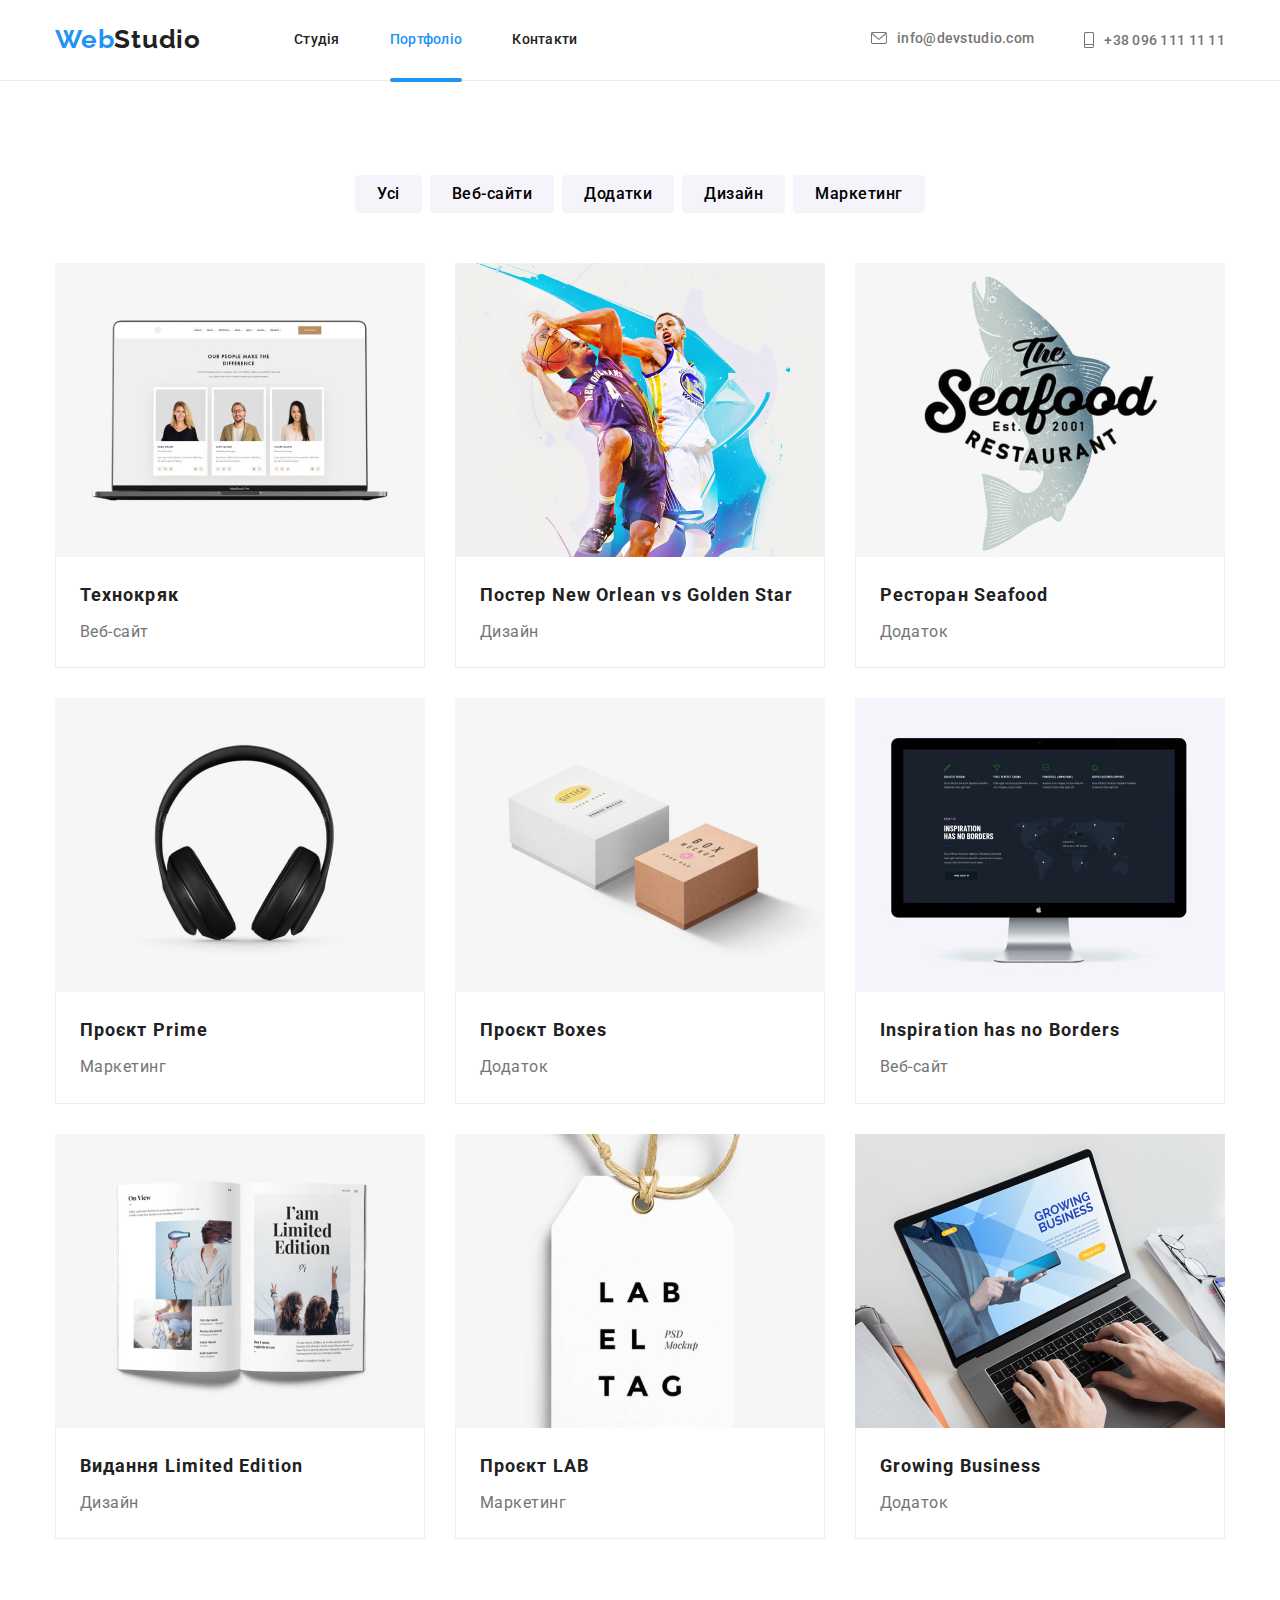
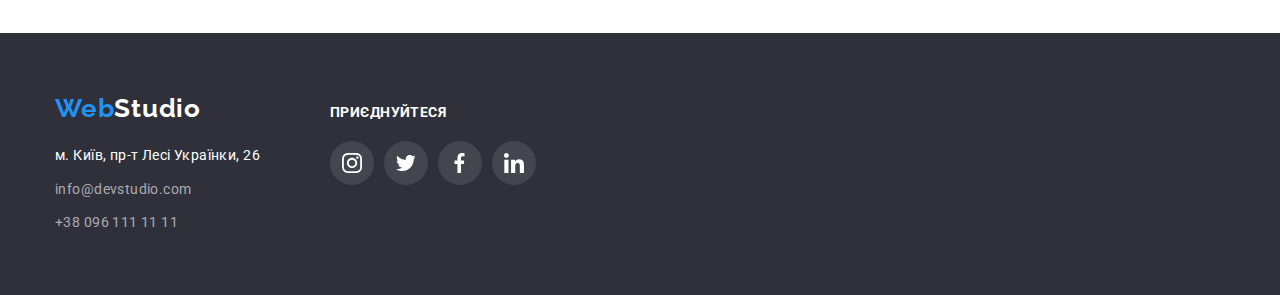
==== portfolio.html @ 61c31329 "Initial commit" ====
<!DOCTYPE html>
<html lang="en">
  <head>
    <meta charset="UTF-8" />
    <meta http-equiv="X-UA-Compatible" content="IE=edge" />
    <meta name="viewport" content="width=device-width, initial-scale=1.0" />
    <title>Portfolio</title>
    <link
      href="https://fonts.googleapis.com/css2?family=Raleway:wght@700&family=Roboto:wght@400;500;700;900&display=swap"
      rel="stylesheet"
    />
    <link
      rel="stylesheet"
      href="https://cdn.jsdelivr.net/npm/modern-normalize@1.1.0/modern-normalize.min.css"
    />
    <link rel="stylesheet" href="./css/styles.css" />
  </head>
  <body>
    <header class="header">
      <div class="header-container container">
        <nav class="nav-header">
          <a href="logo" class="logo"
            >Web<span class="logo-dark">Studio</span></a
          >
          <ul class="nav-list list">
            <li class="header-item">
              <a href="index.html" class="nav-link link">Студія</a>
            </li>
            <li class="header-item">
              <a href="./portfolio.html" class="nav-link current link"
                >Портфоліо</a
              >
            </li>
            <li class="header-item">
              <a href="#" class="nav-link link">Контакти</a>
            </li>
          </ul>
        </nav>
        <ul class="address-list list">
          <li class="address-item">
            <a href="mailto:info@devstudio.com" class="address-link link"
              ><svg class="address-icon" width="16" height="12"><use href="./images/icon.svg#icon-mail"></use></svg>info@devstudio.com</a
            >
          </li>
          <li class="address-item">
            <a href="tel:+380961111111" class="address-link link"
              ><svg class="address-icon" width="10" height="16"><use href="./images/icon.svg#icon-phone"></use></svg>+38 096 111 11 11</a
            >
          </li>
        </ul>
      </div>
    </header>
    <main>
      <section class="portfolio-button section">
        <div class="filter-container container">
          <h1 hidden>Фільтр сторінки Портфоліо</h1>
          <ul class="filters-list list">
            <li class="filters-item"><button type="button" class="filters-button">Усі</button></li>
            <li class="filters-item">
              <button type="button" class="filters-button">Веб-сайти</button>
            </li>
            <li class="filters-item">
              <button type="button" class="filters-button">Додатки</button>
            </li>
            <li class="filters-item">
              <button type="button" class="filters-button">Дизайн</button>
            </li>
            <li class="filters-item">
              <button type="button" class="filters-button">Маркетинг</button>
            </li>
          </ul>
          <h2 hidden>Проєкти</h2>
          <ul class="project-list list">
            <li class="project-item">
              <div class="portfolio-thumb">
              <img
                src="./images/technocrat.jpg"
                alt="зображений ноутбук з трьома картками працівників"
                width="370"
              />
              <div class="portfolio-overlay">
                <p class="overlay-text">Ресурс пропонує комплексні пропозиції з різним рівнем функціоналу та сервісів. Все це дозволить відвідувачу отримати вичерпні відомості про компанію чи приватну особу.</p>
              </div>
            </div>
              <div class="project-wrapper">
              <h3 class="project-title">Технокряк</h3>
              <p class="project-text">Веб-сайт</p>  
            </div>
            </li>
            <li class="project-item">
              <div class="portfolio-thumb">
              <img
                src="./images/poster.jpg"
                alt="зображений постер з гравцями баскетболу"
                width="370"
              />
              <div class="portfolio-overlay">
                <p class="overlay-text">Ресурс пропонує комплексні пропозиції з різним рівнем функціоналу та сервісів. Все це дозволить відвідувачу отримати вичерпні відомості про компанію чи приватну особу.</p>
              </div>
            </div>
              <div class="project-wrapper">
              <h3 lang="en" class="project-title">
                Постер New Orlean vs Golden Star
              </h3>
              <p class="project-text">Дизайн</p> 
            </div>
            </li>
            <li class="project-item">
              <div class="portfolio-thumb">
              <img
                src="./images/seafood.jpg"
                alt="логотип ресторану з морепродуктами"
                width="370"
              />
              <div class="portfolio-overlay">
                <p class="overlay-text">Ресурс пропонує комплексні пропозиції з різним рівнем функціоналу та сервісів. Все це дозволить відвідувачу отримати вичерпні відомості про компанію чи приватну особу.</p>
              </div>
            </div>
              <div class="project-wrapper">
              <h3 class="project-title">Ресторан Seafood</h3>
              <p class="project-text">Додаток</p>
            </div>
            </li>
            <li class="project-item">
              <div class="portfolio-thumb">
              <img
                src="./images/prime.jpg"
                alt="зображені навушники чорного кольору"
                width="370"
              />
              <div class="portfolio-overlay">
                <p class="overlay-text">Ресурс пропонує комплексні пропозиції з різним рівнем функціоналу та сервісів. Все це дозволить відвідувачу отримати вичерпні відомості про компанію чи приватну особу.</p>
              </div>
            </div>
              <div class="project-wrapper">
              <h3 class="project-title">Проєкт Prime</h3>
              <p class="project-text">Маркетинг</p>
            </div>
            </li>
            <li class="project-item">
              <div class="portfolio-thumb">
              <img
                src="./images/boxes-project.jpg"
                alt="зображено дві коробки бежевого та білого кольорів"
                width="370"
              />
              <div class="portfolio-overlay">
                <p class="overlay-text">Ресурс пропонує комплексні пропозиції з різним рівнем функціоналу та сервісів. Все це дозволить відвідувачу отримати вичерпні відомості про компанію чи приватну особу.</p>
              </div>
            </div>
              <div class="project-wrapper">
              <h3 class="project-title">Проєкт Boxes</h3>
              <p class="project-text">Додаток</p>
            </div>
            </li>
            <li class="project-item">
              <div class="portfolio-thumb">
              <img
                src="./images/inspiration-borders.jpg"
                alt="зображений монітор компютера"
                width="370"
              />
              <div class="portfolio-overlay">
                <p class="overlay-text">Ресурс пропонує комплексні пропозиції з різним рівнем функціоналу та сервісів. Все це дозволить відвідувачу отримати вичерпні відомості про компанію чи приватну особу.</p>
              </div>
            </div>
              <div class="project-wrapper">
              <h3 lang="en" class="project-title">
                Inspiration has no Borders
              </h3>
              <p class="project-text">Веб-сайт</p>
            </div>
            </li>
            <li class="project-item">
              <div class="portfolio-thumb">
              <img
                src="./images/limited-edition.jpg"
                alt="зображений журнал з фотографіями дівчат"
                width="370"
              />
              <div class="portfolio-overlay">
                <p class="overlay-text">Ресурс пропонує комплексні пропозиції з різним рівнем функціоналу та сервісів. Все це дозволить відвідувачу отримати вичерпні відомості про компанію чи приватну особу.</p>
              </div>
            </div>
              <div class="project-wrapper">
              <h3 class="project-title">Видання Limited Edition</h3>
              <p class="project-text">Дизайн</p>
            </div>
            </li>
            <li class="project-item">
              <div class="portfolio-thumb">
              <img
                src="./images/lab.jpg"
                alt="зображено етикетку з написом LAB"
                width="370"
              />
              <div class="portfolio-overlay">
                <p class="overlay-text">Ресурс пропонує комплексні пропозиції з різним рівнем функціоналу та сервісів. Все це дозволить відвідувачу отримати вичерпні відомості про компанію чи приватну особу.</p>
              </div>
            </div>
              <div class="project-wrapper">
              <h3 class="project-title">Проєкт LAB</h3>
              <p class="project-text">Маркетинг</p>
            </div>
            </li>
            <li class="project-item">
              <div class="portfolio-thumb">
              <img
                src="./images/growing-business.jpg"
                alt="зображено руки чоловіка який друкує на ноутбуці"
                width="370"
              />
              <div class="portfolio-overlay">
                <p class="overlay-text">Ресурс пропонує комплексні пропозиції з різним рівнем функціоналу та сервісів. Все це дозволить відвідувачу отримати вичерпні відомості про компанію чи приватну особу.</p>
              </div>
            </div>
              <div class="project-wrapper">
              <h3 lang="en" class="project-title">Growing Business</h3>
              <p class="project-text">Додаток</p>
            </div>
            </li>
          </ul>
        </div>
      </section>
    </main>
    <footer class="footer">
      <div class="container  footer-container">
      <div class="address-wrapper">
      <a href="logo" class="logo link">Web<span class="logo-light">Studio</span></a>
      <address class="address">
        <ul class="address-list-footer list">
          <li class="address-list-item"><p class="address-text">м. Київ, пр-т Лесі Українки, 26</p></li>
          <li class="address-list-item">
            <a href="mailto:info@devstudio.com" class="contacts-link link">info@devstudio.com</a>
          </li>
          <li class="address-list-item"><a href="tel:+380961111111" class="contacts-link link">+38 096 111 11 11</a></li>
        </ul>
      </address>
      </div>
        <div class="footer-link">
        <h2 class="footer-title">Приєднуйтеся</h2>
        <ul class="footer-icon-list list">
          <li><a href="#instagram" class="footer-socials"><svg class="footer-icon" width="20" height="20"><use href="./images/icon.svg#icon-instagram"></use></svg></a></li>
          <li><a href="#twetter" class="footer-socials"><svg class="footer-icon" width="20" height="20"><use href="./images/icon.svg#icon-twetter"></use></svg></a></li>
          <li><a href="#facebook" class="footer-socials"><svg class="footer-icon" width="20" height="20"><use href="./images/icon.svg#icon-facebook"></use></svg></a></li>
          <li><a href="#linkedin" class="footer-socials"><svg class="footer-icon" width="20" height="20"><use href="./images/icon.svg#icon-linkedin"></use></svg></a></li>
        </ul>
      </div>
    </div>
    </footer>
  </body>
</html>
---- css/styles.css ----
:root {
    --color-background: #fff;
    --color-primary: #2193f6;
    --color-section: #f5f4fa;
    --color-text: #212121;
    --color-button: #2196F3;
}
body {
    font-family: 'Roboto',sans-serif;
    color:var(--color-text);
}
/* reset start*/
h1,h2,h3,h4,h5,h6,p {
    margin: 0;
}
.link {
    text-decoration: none;
}
.list {
    list-style: none;
    margin: 0;
    padding: 0;
}
/* reset and*/
.section {
    padding: 94px 0;
}
.container {
    width: 1200px;
    padding: 0 15px;
    margin: 0 auto;
}
.logo {
    color:var(--color-primary);
    font-family: 'Raleway', sans-serif;
    font-weight: 700;
    font-size: 26px;
    line-height: 1.20;
    letter-spacing: 0.03em;
    text-decoration: none;
}
.logo-light {
    color: var(--color-background);
}
.logo-dark {
    color: var(--color-text);
}
.header-container {
    display: flex;
}
.header {
    border-bottom: 1px solid #ececec;
}
.nav-header {
    display: flex;
    align-items: center;
}
.nav-list {
    display: flex;
    margin-left: 93px;
}
.nav-link {
    display: block;
    color:var(--color-text);
    font-weight: 500;
    font-size: 14px;
    line-height: 1.14;
    letter-spacing: 0.02em; 
    padding-top: 32px;
    padding-bottom: 32px;
    position: relative;
    transition: color 250ms cubic-bezier(0.4, 0, 0.2, 1);
}
.header-item:not(:last-child) {
    margin-right: 50px;
    align-items: center;
}
.nav-link.current {
    color: var(--color-primary);
}
.nav-link:hover,
.nav-link:focus {
    color:var(--color-primary);
}
.current::after {  
    display: inline-block;
    content: '';
    width: 100%;
    height: 4px;
    position: absolute;
    left: 0;
    bottom: -2px;
    background-color: var(--color-primary);
    border-radius: 2px;
}
.address-list {
    display: flex;
    margin-left: auto;
}
.address-item:not(:last-child) {
    margin-right: 50px;
    align-items: center;
}
.address-link {
    display: flex;
    color: #757575;
    align-items: center;
    font-weight: 500;
    font-size: 14px;
    line-height: 0.9;
    letter-spacing: 0.02em;
    padding: 32px 0;
    transition: color 250ms cubic-bezier(0.4, 0, 0.2, 1);
}
.address-link:hover,
.address-link:focus {
    color:var(--color-primary); 
}
.address-icon {
    fill: currentColor;
    margin-right: 10px;
}
.features-wrapper {
    display: flex;
    width: 270px;
    height: 120px;
    margin-bottom: 30px;
    margin-right: 30px;
    background-color: var(--color-section); 
    border-radius: 4px;
    align-items: center;
    justify-content: center;
}
.baner-header {
    margin: 0 auto;
    background-color: #2f303a;
    color: var(--color-background);
    padding: 200px 0;
    background-image: linear-gradient(to right, rgba(47, 48, 58, 0.4), rgba(47, 48, 58, 0.4)),
    url(../images/background.jpg);
    background-size: 1600px;
    max-width: 1600px;
    background-repeat: no-repeat;
    background-position: center;
}

.baner-text {
    color:var(--color-background);
    font-weight: 900;
    font-size: 44px;
    line-height: 1.36;
    text-align: center;
    letter-spacing: 0.06em;
    text-transform: uppercase;
    width: 696px;
    margin: 0 auto;
    margin-bottom: 30px;
}   
.baner-button {
    display: block;
    margin: 0 auto;
    width: 216px;
    min-height: 50px;
    color: #fff;
    background-color: var(--color-button);
    font-family: inherit;
    border-radius: 4px;
    border: none;
    font-weight: 700;
    font-size: 16px;
    line-height: 1.88;
    letter-spacing: 0.06em;
    cursor: pointer;
}
.fetures-container {
    display: flex;
}
.features-list {
    display: flex;
}
.features-item {
    width: 270px;
    margin-right: 30px;
}
.features-item:last-child {
    margin-right: 0;
}
.features-title {
    font-weight: 700;
    font-size: 14px;
    line-height: 1.15;
    letter-spacing: 0.03em;
    text-transform: uppercase;
    margin-bottom: 10px;
}
.features-text {
    font-weight: 400;
    font-size: 14px;
    color: #757575;
    line-height: 1.71;
    letter-spacing: 0.03em;
}
.examples {
    padding-top: 0;
}
.examples-container {
    display: flexbox;
}
.examples-title {
    text-align: center;
    font-size: 36px;
    line-height: 1.17;
    letter-spacing: 0.03em;
    margin-bottom: 50px;
}
.examples-item {
    width: 370px;
    margin-right: 30px;
    margin-left: 0;
}
.examples-item:last-child {
    margin-right: 0;
}
.examples-list {
    display: flex;
}
.activity {
    display: flex;
    position: relative;
    justify-content: center;
}
.activity::before {
    content: "";
    position: absolute;
    bottom: 0;
    width: 100%;
    height: 70px;
    background-color: rgba(47, 48, 58, 0.8);
}
.activity-text {
    position: absolute;
    bottom: 0;
    margin: 0;
    padding: 27px 0;
    font-weight: 700;
    font-size: 14px;
    line-height: 1.143;
    text-transform: uppercase;
    color: #FFFFFF;
}
.container-team {
    display: flex;
}
.team {
    background-color:var(--color-section);
}
.team-title {
    display: flex;
    justify-content: center;
    font-size: 36px;
    line-height: 1.17;
    letter-spacing: 0.03em;
    margin-bottom: 50px;
}
.team-list {
    display: flex;
    flex-wrap: wrap;
    margin-right: -30px;
    margin-bottom: -30px;
}
.team-item {
    margin-right: 30px;
    margin-bottom: 30px;
    background-color: var(--color-background);
    border-bottom: 1px solid #ececec;
    box-shadow: 0px 1px 3px rgba(0, 0, 0, 0.12), 0px 1px 1px rgba(0, 0, 0, 0.014), 0px 2px 1px rgba(0, 0, 0, 0.2);
    border-radius: 0px 0px 4px 4px;
}
img {
    display: block;
}
.team-members {
    margin-bottom: 10px;
    font-weight: 500;
    font-size: 16px;
    line-height: 1.19;
    text-align: center;
    letter-spacing: 0.03em;
}
.team-text { 
    margin-bottom: 16px;
    font-size: 16px;
    line-height: 1.19;
    color: #757575;
    text-align: center;
    letter-spacing: 0.03em;
}
.socials {
    display: flex;
    align-items: center;
    justify-content: center;
    gap: 10px;
}
.socials-link {
    display: flex;
    align-items: center;
    justify-content: center;
    width: 44px;
    height: 44px;
    border-radius: 50%;
    fill: #afb1b8;
    transition: fill 250ms cubic-bezier(0.4, 0, 0.2, 1), background-color 250ms cubic-bezier(0.4, 0, 0.2, 1);
}
.socials-link:hover,
.socials-link:focus {
        fill: #fff;
        background-color: var(--color-primary); 
}
.team-wrapper {
    padding: 30px 0;
}
.customers-title {
    text-align: center;
    font-size: 36px;
    letter-spacing: 0.03em;
    line-height: 1.17;
    margin-bottom: 50px;
}
.customers-link {
    width: 170px;
    height: 92px;
    border: 1px solid #afb1b8;
    border-radius: 4px;
    display: flex;
    align-items: center;
    justify-content: center;
    fill: #afb1b8; 
    transition: fill 250ms cubic-bezier(0.4, 0, 0.2, 1), border-color 250ms cubic-bezier(0.4, 0, 0.2, 1); 
}
.customers-link:hover,
.customers-link:focus {
    fill: var(--color-button);
    border-color: var(--color-button);
}
.customers-list {
    display: flex;
    gap: 30px;
}
.footer {
    background-color: #2f303a;
    padding: 60px 0;
    
}
.address {
    font-style: normal;
    margin-top: 20px;

}
.address-list-item:not(:last-child) {
    margin-bottom: 9px;
}
.address-text {
    font-size: 14px;
    line-height: 1.71;
    letter-spacing: 0.03em;
    color: #fff;
}
.contacts-link {
    font-size: 14px;
    line-height: 1.72;
    letter-spacing: 0.03em;
    color:rgba(255, 255, 255, 0.6);
    transition: color 250ms cubic-bezier(0.4, 0, 0.2, 1);
}
.contacts-link:hover, 
.contacts-link:focus {
    color:var(--color-primary);
}
.footer-link {
    margin-left: 70px;
    }
    .footer-text {
        color: #FFFFFF;
        text-align: center;
        font-family: 'Roboto';
        font-weight: 700;
        font-size: 14px;
        letter-spacing: 0.03em;
        line-height: 1.12;
        text-transform: uppercase;
    }
    .footer-icon-list {
        display: flex;
        gap: 10px;
    }
    .footer-icon {
        fill: #FFFFFF;
    }
    .footer-container {
        display: flex;
        align-items: baseline;
    }
    .footer-title {
        color: #FFFFFF;
        font-size: 14px;
        letter-spacing: 0.03em;
        line-height: 1.12;
        text-transform: uppercase;
        margin-bottom: 20px;
    }
    .footer-socials {
        width: 44px;
        height: 44px;
        display: flex;
        align-items: center;
        justify-content: center;
        background-color: rgba(255, 255, 255, 0.1);
        border-radius: 50%;
        transition: background-color 250ms cubic-bezier(0.4, 0, 0.2, 1);
    }
    .footer-socials:hover,
    .footer-socials:focus {
        background-color: var(--color-button);
    }
.filters-list {
    display: flex; 
    justify-content: center;
    margin-bottom: 50px;
    gap: 8px;
} 
.filters-item:last-child {
    margin-right: 0;
}
.filters-button {
    padding: 6px 22px;
    font-weight: 500;
    font-size: 16px; 
    line-height: 1.63;
    text-align: center;
    letter-spacing: 0.03em; 
    background: #f5f4fa;
    border-radius: 4px;
    border: none;
    cursor: pointer;
    transition: color 250ms cubic-bezier(0.4, 0, 0.2, 1), background-color 250ms cubic-bezier(0.4, 0, 0.2, 1), box-shadow 250ms cubic-bezier(0.4, 0, 0.2, 1);
}
.filters-button:hover,
.filters-button:focus {
    color: #FFFFFF;
    background-color:  #2196f3;
    box-shadow: 0px 3px 1px rgba(0, 0, 0, 0.1), 0px 1px 2px rgba(0, 0, 0, 0.08), 0px 2px 2px rgba(0, 0, 0, 0.12);
    border-radius: 4px;
}
.project-list {
    display: flex;
    flex-wrap: wrap;
    margin-right: -30px;
    margin-bottom: -30px;
    
}
.project-wrapper {
    border: 1px solid #eeeeee;
    border-top: none;
    padding: 20px 24px;
    
}
.portfolio-thumb {
    position: relative;
    width: 370px;
    height: 294px;
    overflow: hidden;
}
.portfolio-overlay {
    position: absolute;
    top: 0;
    left: 0;
    width: 100%;
    height: 100%;
    background-color: rgba(33, 150, 243, 0.9);
    transform: translateY(101%);
    transition: transform 250ms cubic-bezier(0.4, 0, 0.2, 1);
}
.overlay-text {
    padding: 60px 24px;
    align-content: center;
    font-size: 18px;
    line-height: 1.56;
    color:#FFFFFF;
}

.project-item:hover .portfolio-overlay,
.project-item:focus .portfolio-overlay {
    transform: translateY(0);
}

img {
    display: block;
}
.project-item {
    margin-right: 30px;
    margin-bottom: 30px;
    width: 370px;
    transition: box-shadow 250ms cubic-bezier(0.4, 0, 0.2, 1),transform 250ms cubic-bezier(0.4, 0, 0.2, 1);
}
.project-item:ntn-child(3n) {
    margin-right: 0;
}
.project-item:ntn-last-child(-n+3) {
    margin-bottom: 0;
}
.project-title {
    color:var(--color-text);
    font-size: 18px;
    line-height: 2.0;
    letter-spacing: 0.06em;
    margin-bottom: 4px;

}
.project-text {
    color: #757575;
    font-weight: 400;
    font-size: 16px ;
    line-height: 1.9;
    letter-spacing: 0.03em;
}

.project-item:hover {
box-shadow: 0px 1px 1px rgba(0, 0, 0, 0.12),
0px 4px 4px rgba(0, 0, 0, 0.06),
1px 4px 6px rgba(0, 0, 0, 0.16);
}
.backdrop {
    position: fixed;
    top: 0;
    left: 0;
    width: 100%;
    height: 100%;
    z-index: 1;
    background-color: rgba(0, 0, 0, 0.2);
    transition: opacity 250ms, visibility 250ms;
}
.backdrop.is-hidden {
    opacity: 0;
    visibility: hidden;
    pointer-events: none;
}
.modal {
    position: absolute;
    top: 50%;
    left: 50%;
    transform: translate(-50%, -50%);
    width: 528px;
    max-height: 581px;
    height: 100%;
    overflow: auto;
    background-color: var(--color-background);
    box-shadow: 0px 1px 3px rgba(0, 0, 0, 0.12), 0px 1px 1px rgba(0, 0, 0, 0.14), 0px 2px 1px rgba(0, 0, 0, 0.2);
    border-radius: 4px;
}
.modal-close-button {
    display: flex;
    align-items: center;
    justify-content: center;
    border: 1px solid rgba(0, 0, 0, 0.1);
    border-radius: 50%;
    background-color: var(--color-background);
    position: absolute;
    top: 8px;
    right: 8px;
    width: 30px;
    height: 30px;
    cursor: pointer;
}
.close-icon {
    fill: black;
}
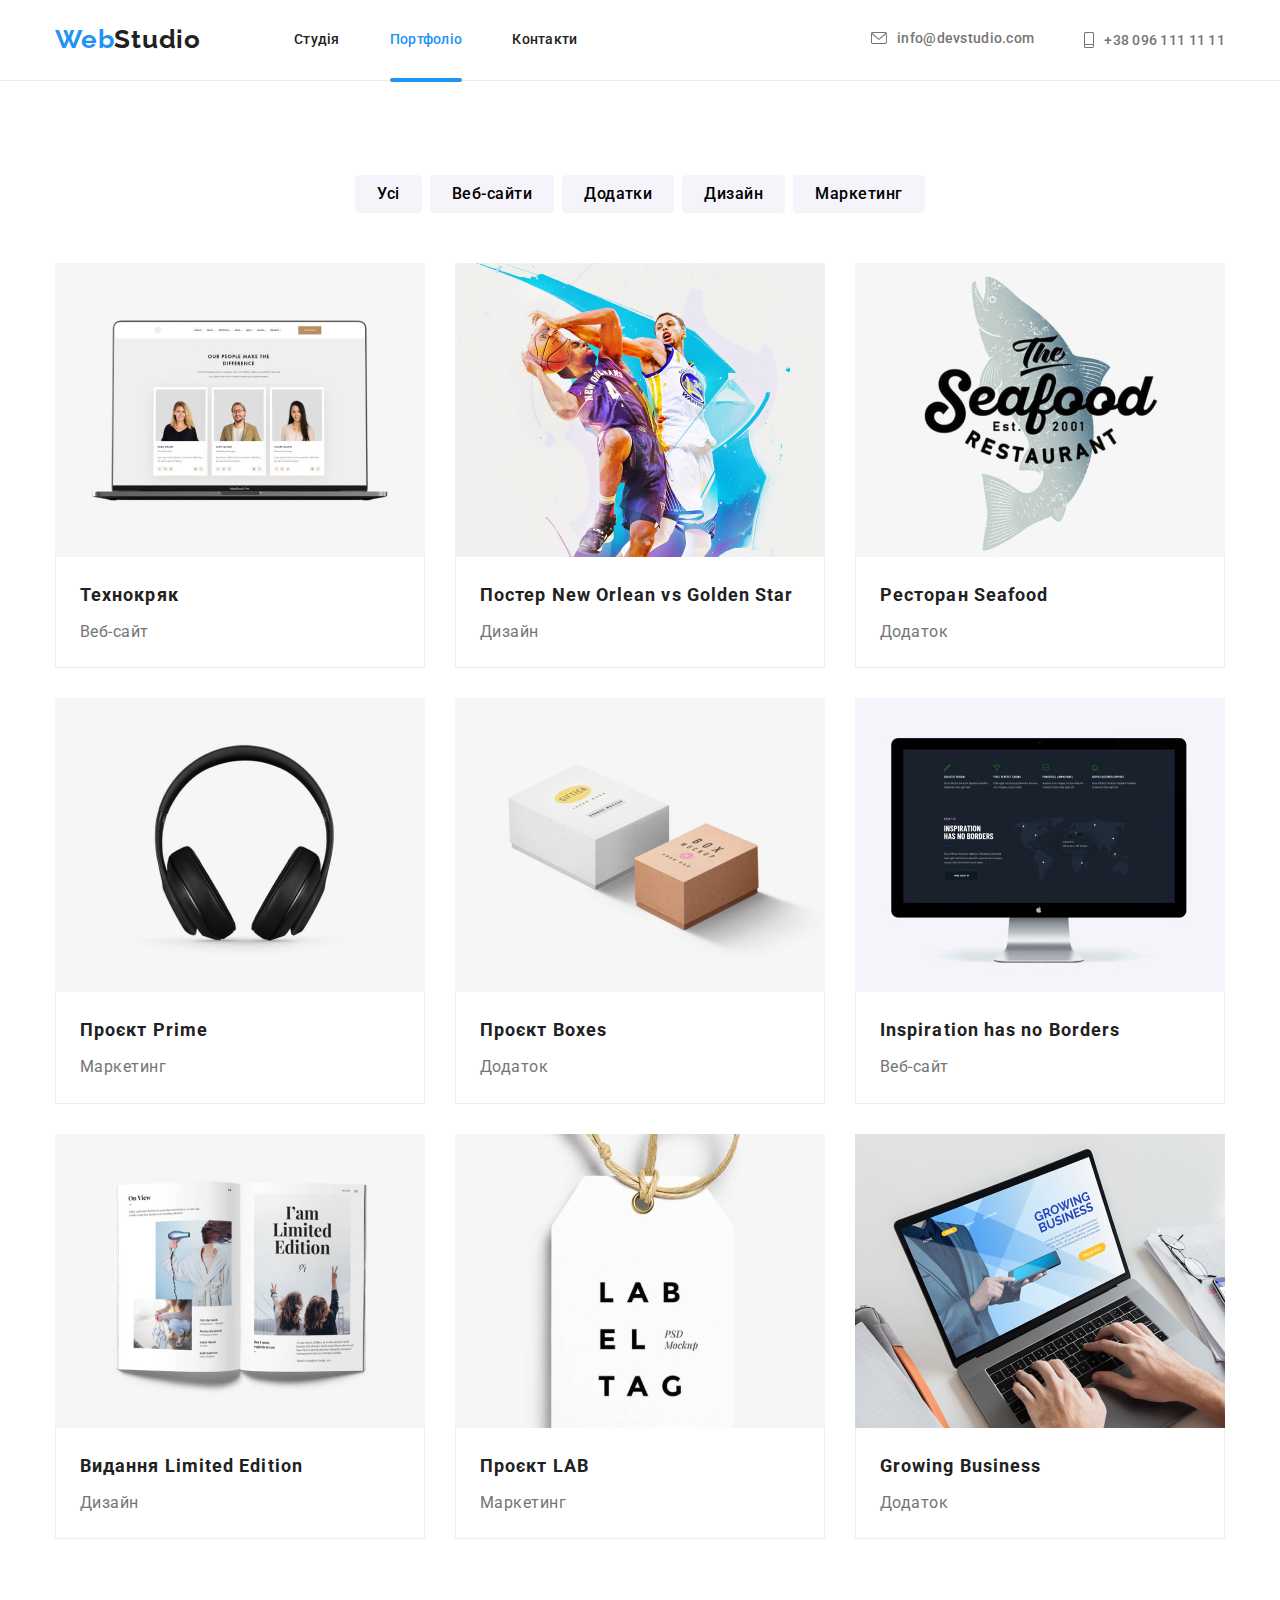
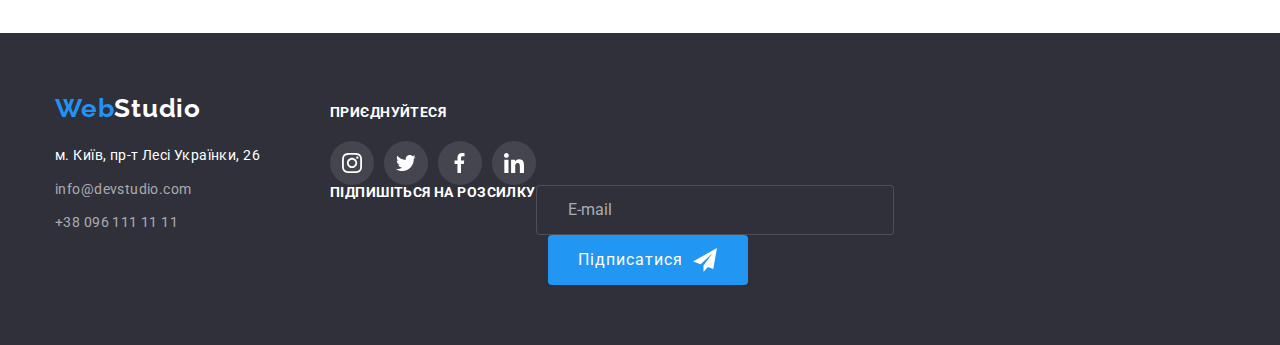
==== commit e006f8a7: "added modal form" ====
--- a/portfolio.html
+++ b/portfolio.html
@@ -39,12 +39,12 @@
         <ul class="address-list list">
           <li class="address-item">
             <a href="mailto:info@devstudio.com" class="address-link link"
-              ><svg class="address-icon" width="16" height="12"><use href="./images/icon.svg#icon-mail"></use></svg>info@devstudio.com</a
+              ><svg class="address-icon" width="16" height="12"><use href="./images/icons.svg#icon-mail"></use></svg>info@devstudio.com</a
             >
           </li>
           <li class="address-item">
             <a href="tel:+380961111111" class="address-link link"
-              ><svg class="address-icon" width="10" height="16"><use href="./images/icon.svg#icon-phone"></use></svg>+38 096 111 11 11</a
+              ><svg class="address-icon" width="10" height="16"><use href="./images/icons.svg#icon-phone"></use></svg>+38 096 111 11 11</a
             >
           </li>
         </ul>
@@ -240,11 +240,19 @@
         <div class="footer-link">
         <h2 class="footer-title">Приєднуйтеся</h2>
         <ul class="footer-icon-list list">
-          <li><a href="#instagram" class="footer-socials"><svg class="footer-icon" width="20" height="20"><use href="./images/icon.svg#icon-instagram"></use></svg></a></li>
-          <li><a href="#twetter" class="footer-socials"><svg class="footer-icon" width="20" height="20"><use href="./images/icon.svg#icon-twetter"></use></svg></a></li>
-          <li><a href="#facebook" class="footer-socials"><svg class="footer-icon" width="20" height="20"><use href="./images/icon.svg#icon-facebook"></use></svg></a></li>
-          <li><a href="#linkedin" class="footer-socials"><svg class="footer-icon" width="20" height="20"><use href="./images/icon.svg#icon-linkedin"></use></svg></a></li>
+          <li><a href="#instagram" class="footer-socials"><svg class="footer-icon" width="20" height="20"><use href="./images/icons.svg#icon-instagram"></use></svg></a></li>
+          <li><a href="#twetter" class="footer-socials"><svg class="footer-icon" width="20" height="20"><use href="./images/icons.svg#icon-twetter"></use></svg></a></li>
+          <li><a href="#facebook" class="footer-socials"><svg class="footer-icon" width="20" height="20"><use href="./images/icons.svg#icon-facebook"></use></svg></a></li>
+          <li><a href="#linkedin" class="footer-socials"><svg class="footer-icon" width="20" height="20"><use href="./images/icons.svg#icon-linkedin"></use></svg></a></li>
         </ul>
+        <form class="footer-form">
+          <h3 class="title-social">Підпишіться на розсилку</h3>
+          <div class="form-content">
+            <input type="email" name="email" id="email" class="footer-email" placeholder="E-mail">
+            <button type="submit" class="footer-button">Підписатися <svg class="footer-send-icon" width="24" height="24"><use href="./images/icons.svg#icon-send"></use></svg>
+            </button>
+          </div>
+        </form>
       </div>
     </div>
     </footer>
--- a/css/styles.css
+++ b/css/styles.css
@@ -422,6 +422,59 @@
     .footer-socials:focus {
         background-color: var(--color-button);
     }
+    .footer-form {
+        display: flex;
+        
+    }
+    .title-social {
+        font-weight: 700;
+        font-size: 14px;
+        line-height: 1.14;
+        letter-spacing: 0.03em;
+        text-transform: uppercase;
+        color: #FFFFFF;
+        margin-bottom: 20px;
+        
+    }
+    .footer-button {
+        display: flex;
+        justify-content: center;
+        align-items: center;
+        margin-left: 12px;
+        border-radius: 4px;
+        min-width: 200px;
+        height: 50px;
+        color: #ffffff;
+        background-color: var(--color-button);
+        border: none;
+        cursor: pointer;
+        font-size: 16px;
+        line-height: 1.9;
+        text-align: center;
+        letter-spacing: 0.06em;
+    }
+    .footer-send-icon {
+        fill: #FFFFFF;
+        margin-left: 10px;
+    }
+    .footer-email {
+        width: 358px;
+        height: 50px;
+        border: 1px solid rgba(255, 255, 255, 0.15);
+        filter: drop-shadow(0px 4px 4px rgba (0, 0, 0, 0.15 ));
+        border-radius: 4px;
+        background-color: #2f303a;
+        padding: 15px 16px;
+    }
+    .footer-email::placeholder {
+        font-weight: 400;
+        font-size: 16px;
+        line-height: 1.2;
+        display: flex;
+        align-items: center;
+        padding-left: 15px;
+        color: rgba(255, 255, 255, 0.6);
+    }
 .filters-list {
     display: flex; 
     justify-content: center;
@@ -573,4 +626,37 @@
 }
 .close-icon {
     fill: black;
+}
+.form-control {
+    position: relative;
+    margin-bottom: 10px;
+}
+.form-input {
+    width: 100%;
+    padding: 14px;
+    border: 1px solid rgba(33, 33, 33, 0.2);
+    border-radius: 4px;
+    outline: none;
+    transition: border-color var(--transition-duration) var(--transition-timing-function);
+}
+.form-input:focus {
+    border-color: var(--color-primary);
+}
+.comment {
+width: 100%;
+height: 120px;
+resize: none;
+padding: 12px 16px;
+border: 1px solid rgba(33, 33, 33, 0.2);
+border-radius: 4px;
+outline: none;
+}
+.modal-icons {
+    fill: currentColor;
+    position: absolute;
+    display: inline-block;
+    pointer-events: none;
+    left: 12px;
+    top: 50%;
+    transform: translateY(-50%);
 }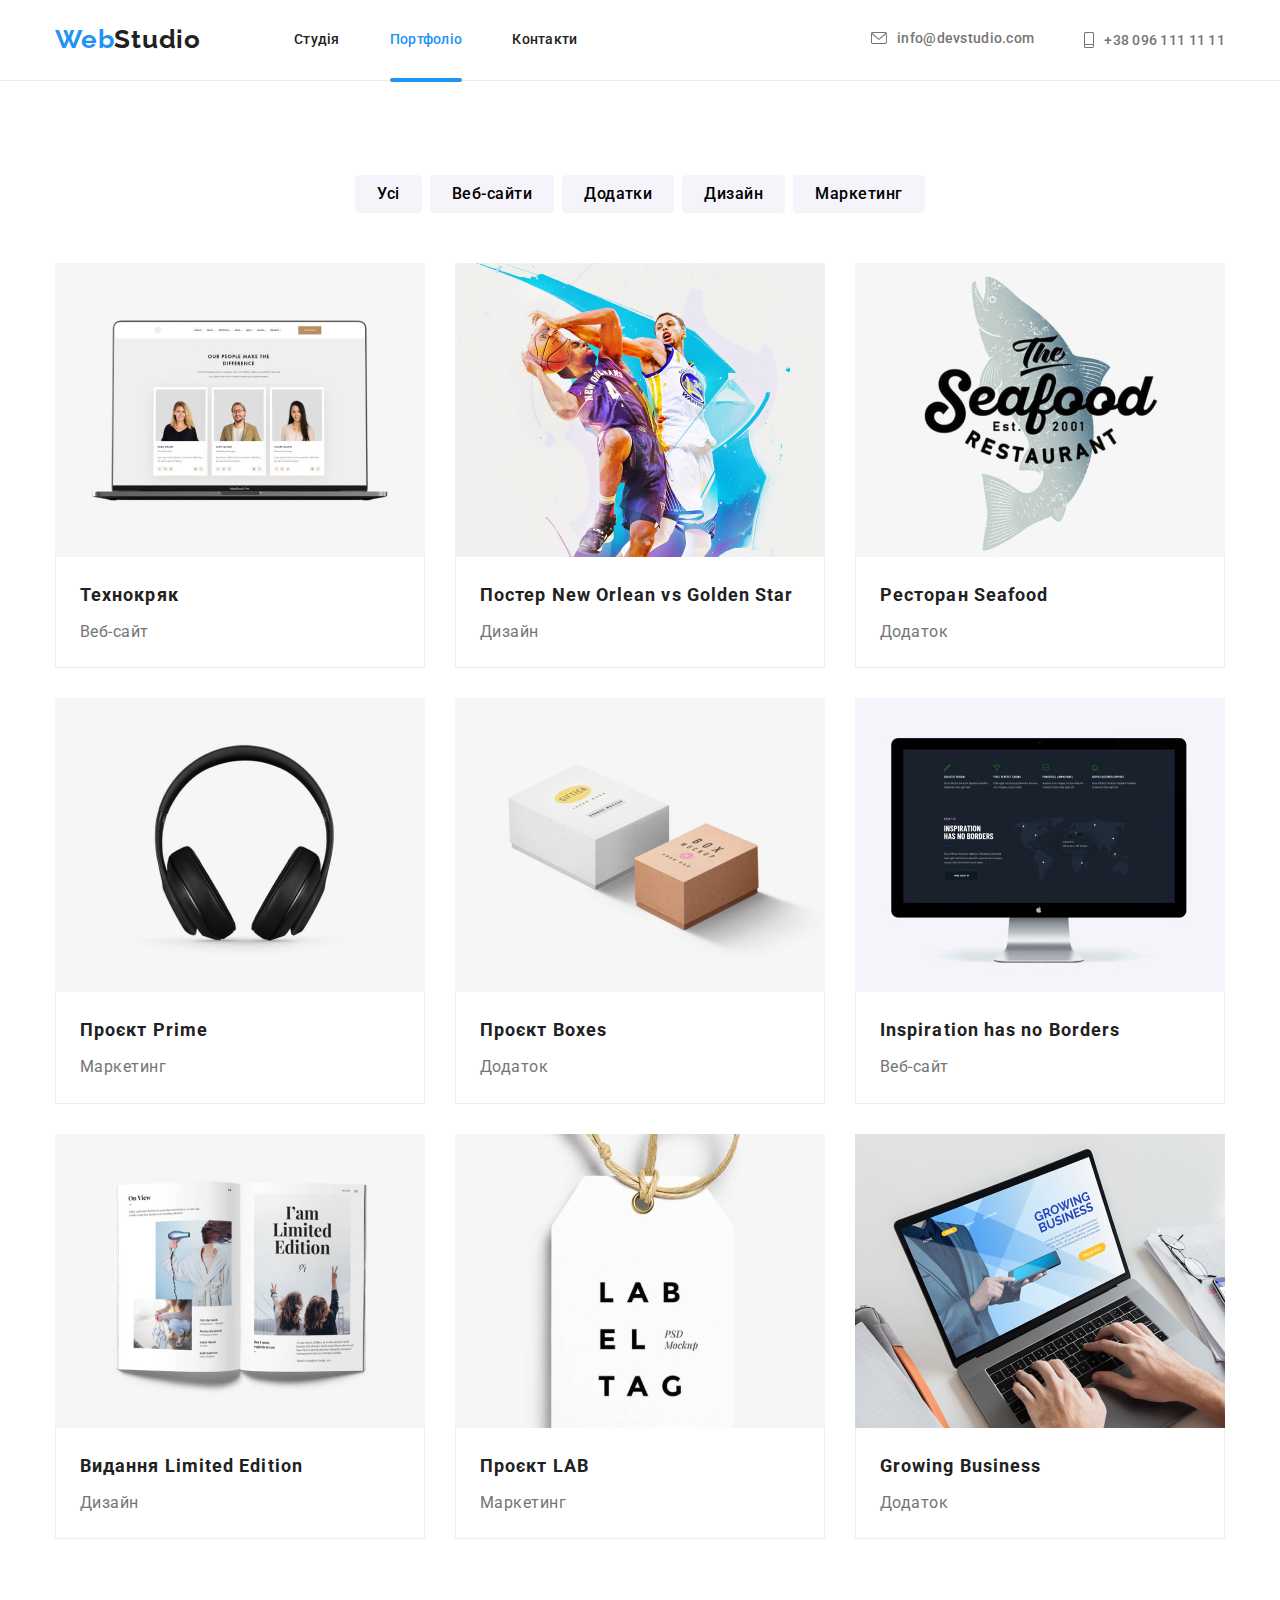
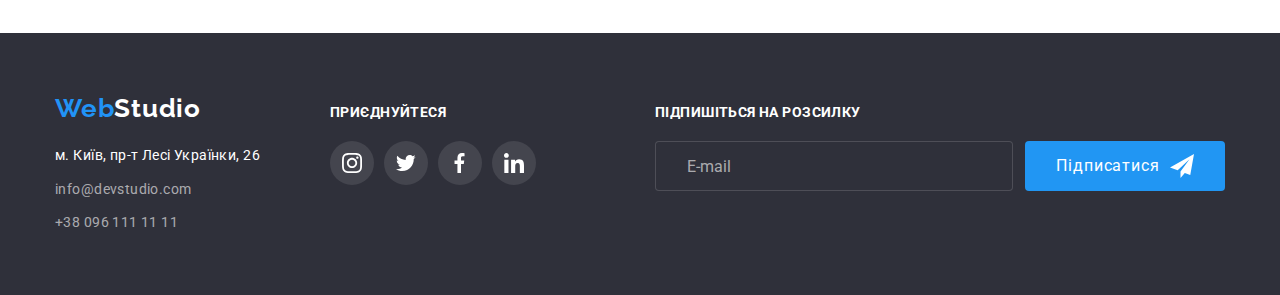
==== commit 6968b72d: "added button" ====
--- a/portfolio.html
+++ b/portfolio.html
@@ -245,6 +245,7 @@
           <li><a href="#facebook" class="footer-socials"><svg class="footer-icon" width="20" height="20"><use href="./images/icons.svg#icon-facebook"></use></svg></a></li>
           <li><a href="#linkedin" class="footer-socials"><svg class="footer-icon" width="20" height="20"><use href="./images/icons.svg#icon-linkedin"></use></svg></a></li>
         </ul>
+      </div>
         <form class="footer-form">
           <h3 class="title-social">Підпишіться на розсилку</h3>
           <div class="form-content">
@@ -253,7 +254,7 @@
             </button>
           </div>
         </form>
-      </div>
+     
     </div>
     </footer>
   </body>
--- a/css/styles.css
+++ b/css/styles.css
@@ -423,8 +423,10 @@
         background-color: var(--color-button);
     }
     .footer-form {
+        margin-left: auto;
+    }
+    .form-content {
         display: flex;
-        
     }
     .title-social {
         font-weight: 700;
@@ -603,12 +605,20 @@
     left: 50%;
     transform: translate(-50%, -50%);
     width: 528px;
-    max-height: 581px;
-    height: 100%;
-    overflow: auto;
+    min-height: 581px;
+    padding: 40px;
     background-color: var(--color-background);
     box-shadow: 0px 1px 3px rgba(0, 0, 0, 0.12), 0px 1px 1px rgba(0, 0, 0, 0.14), 0px 2px 1px rgba(0, 0, 0, 0.2);
     border-radius: 4px;
+}
+.modal-name {
+    margin-bottom: 12px;
+    font-weight: 700;
+     font-size: 20px;
+     line-height: 1.15;
+     text-align: center;
+     letter-spacing: 0.03em;
+     color: var(--color-text)
 }
 .modal-close-button {
     display: flex;
@@ -624,6 +634,17 @@
     height: 30px;
     cursor: pointer;
 }
+.close-icon:hover {
+fill: #2196F3;
+}
+.form-label {
+    display: block;
+    margin-bottom: 4px;
+     font-size: 12px;
+     line-height: 1.16;
+     letter-spacing: 0.01em;
+     color: #757575
+}
 .close-icon {
     fill: black;
 }
@@ -633,7 +654,7 @@
 }
 .form-input {
     width: 100%;
-    padding: 14px;
+    padding: 14px 42px;
     border: 1px solid rgba(33, 33, 33, 0.2);
     border-radius: 4px;
     outline: none;
@@ -651,12 +672,28 @@
 border-radius: 4px;
 outline: none;
 }
+.comment::placeholder {
+    font-size: 12px;
+    line-height: 1.16;
+    letter-spacing: 0.01em;
+    color: rgba(117, 117, 117, 0.5);
+}
 .modal-icons {
     fill: currentColor;
     position: absolute;
-    display: inline-block;
     pointer-events: none;
     left: 12px;
     top: 50%;
     transform: translateY(-50%);
+}
+.form-input:focus + .modal-icons {
+    fill: var(--color-button);
+}
+.button-submit {
+    padding: 10px 52px;
+     background-color: #188ce8;  
+     box-shadow: 0px 4px 4px rgba(0, 0, 0, 0.15);
+     border-radius: 4px;
+     color: #fff;
+     border: none;
 }